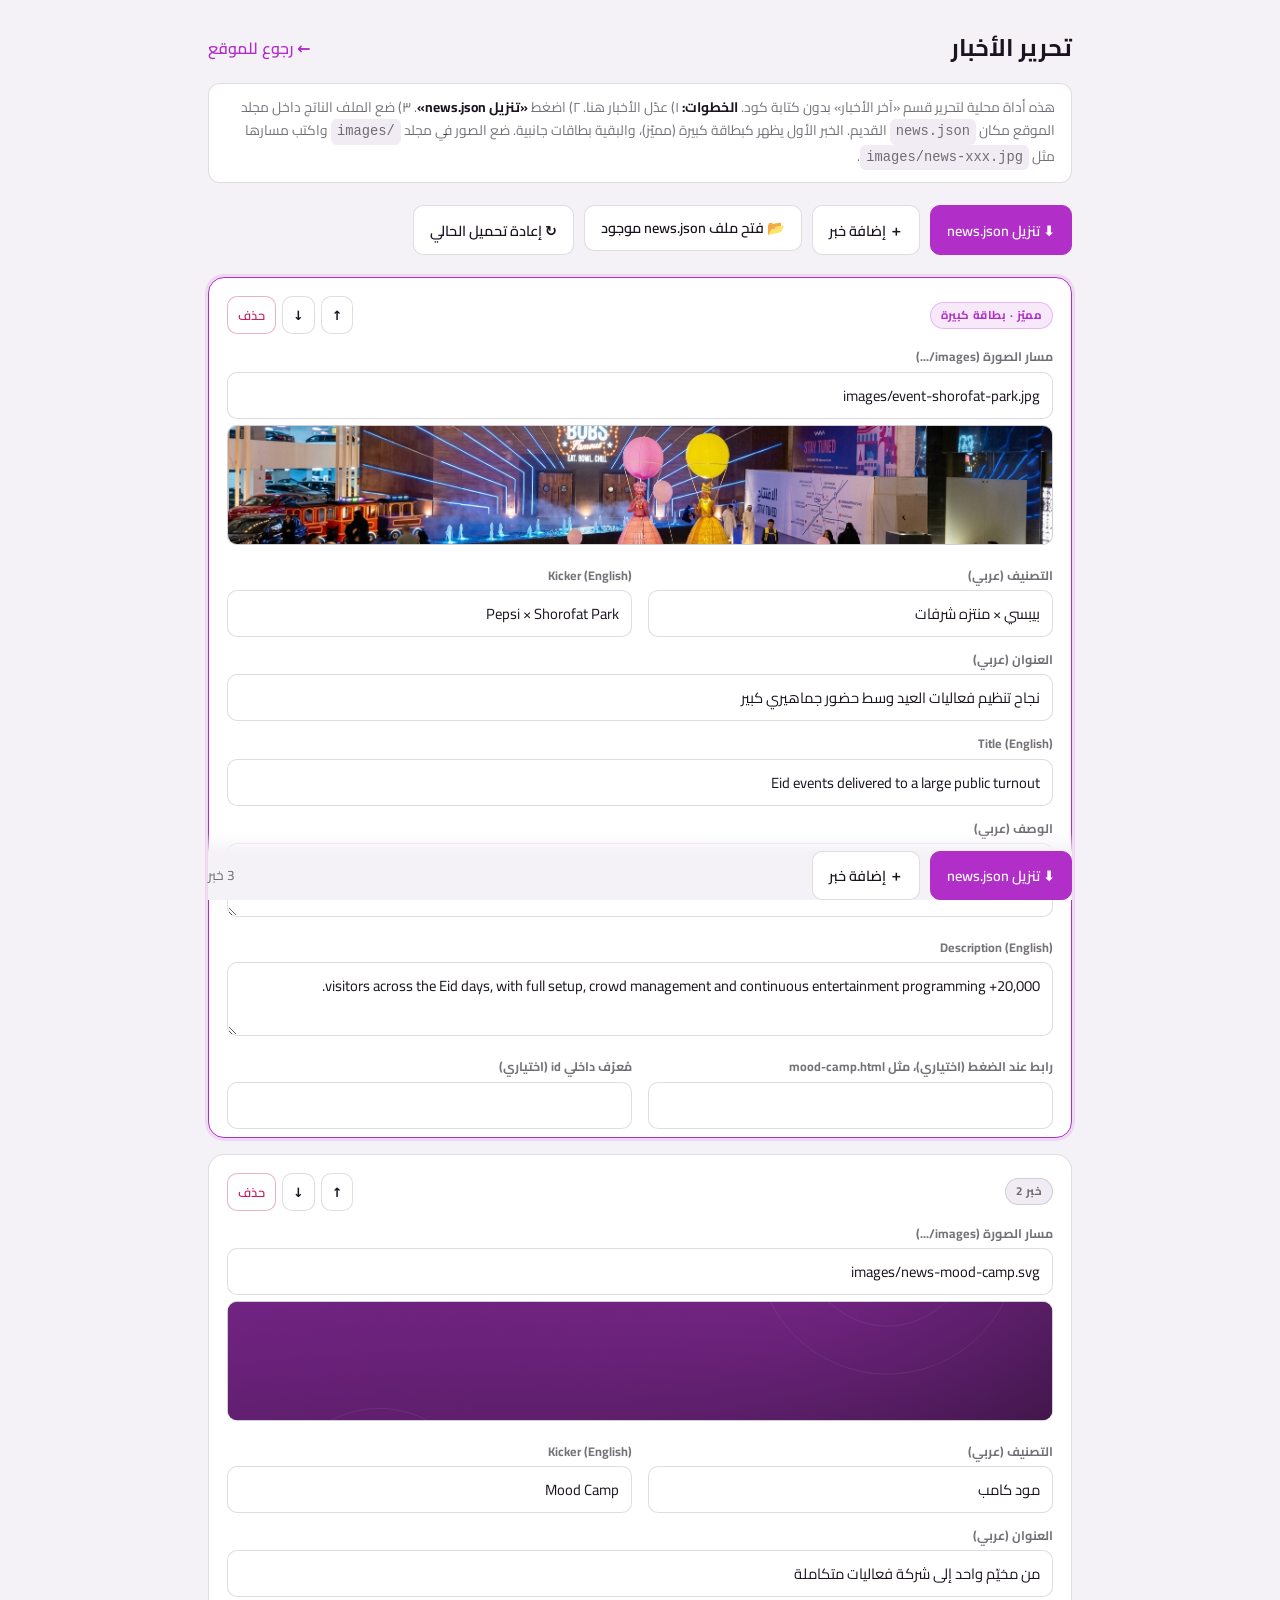
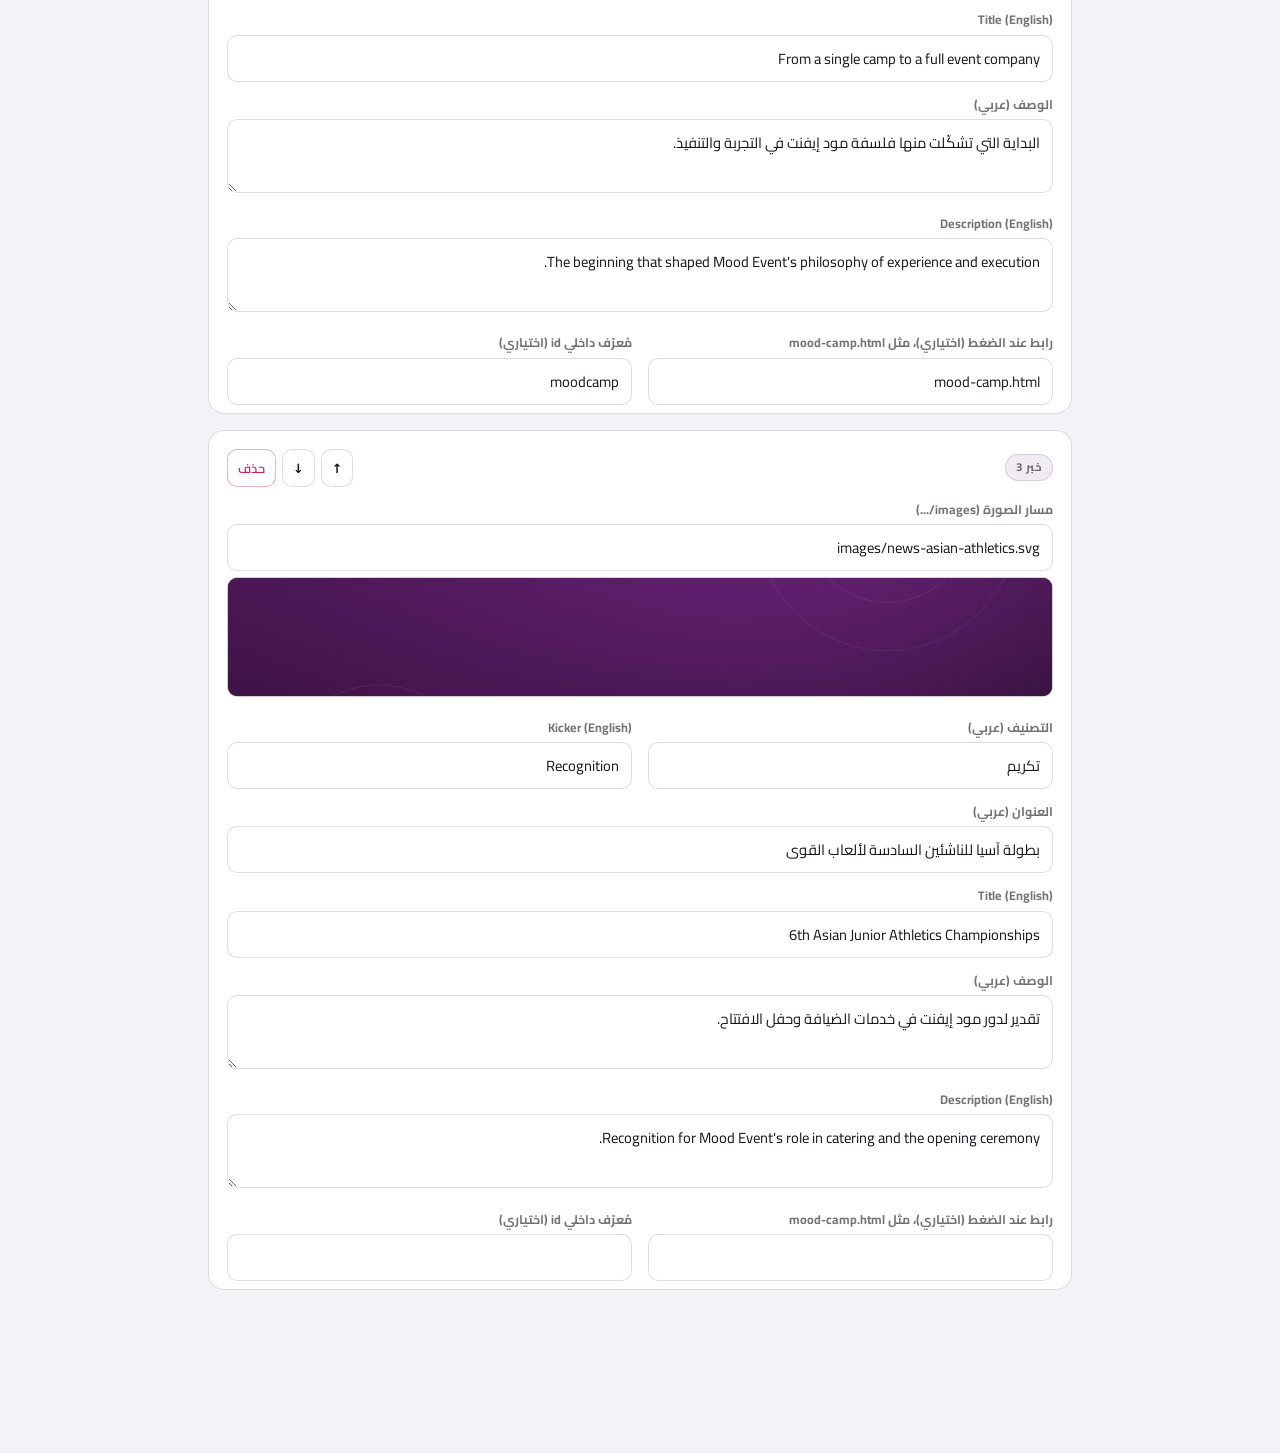
==== admin.html @ b11189f2 "Initial commit: Mood Event bilingual static website Corporate site (Arabic-first/English toggle) wit" ====
<!DOCTYPE html>
<html lang="ar" dir="rtl">
<head>
  <meta charset="UTF-8" />
  <meta name="viewport" content="width=device-width, initial-scale=1" />
  <title>تحرير الأخبار · مود إيفنت</title>
  <link href="https://fonts.googleapis.com/css2?family=Cairo:wght@400;600;700;800&display=swap" rel="stylesheet" />
  <style>
    :root{
      --bg:#F5F2F7; --card:#fff; --line:rgba(30,16,42,.14);
      --ink:#1B1420; --dim:rgba(27,20,32,.6); --magenta:#B22EC9; --plum:#601C6C;
    }
    *{box-sizing:border-box}
    body{margin:0;background:var(--bg);color:var(--ink);font-family:"Cairo",system-ui,"Segoe UI",sans-serif;line-height:1.7}
    .wrap{max-width:900px;margin:0 auto;padding:28px 18px 80px}
    header.top{display:flex;flex-wrap:wrap;gap:14px;align-items:center;justify-content:space-between;margin-bottom:8px}
    h1{font-size:1.5rem;margin:0}
    .note{background:#fff;border:1px solid var(--line);border-radius:12px;padding:12px 16px;font-size:.86rem;color:var(--dim);margin:14px 0 22px}
    .note b{color:var(--ink)}
    .toolbar{display:flex;flex-wrap:wrap;gap:10px;margin-bottom:22px}
    button,.filebtn{
      font-family:inherit;font-size:.9rem;font-weight:600;cursor:pointer;
      border:1px solid var(--line);border-radius:10px;padding:10px 16px;background:#fff;color:var(--ink);
      transition:background .15s,border-color .15s,transform .1s;
    }
    button:hover,.filebtn:hover{background:#faf6fc;border-color:var(--magenta)}
    button.primary{background:var(--magenta);border-color:var(--magenta);color:#fff}
    button.primary:hover{background:var(--plum)}
    button.ghost-danger{color:#c81f5e;border-color:rgba(200,31,94,.35)}
    .filebtn input{display:none}

    .item{
      background:var(--card);border:1px solid var(--line);border-radius:16px;
      padding:18px 18px 8px;margin-bottom:16px;position:relative;
    }
    .item.featured{border-color:var(--magenta);box-shadow:0 0 0 3px rgba(178,46,201,.12)}
    .item-head{display:flex;align-items:center;justify-content:space-between;gap:10px;margin-bottom:12px}
    .badge{font-size:.72rem;font-weight:700;letter-spacing:.04em;text-transform:uppercase;
      color:var(--magenta);background:rgba(178,46,201,.1);border:1px solid rgba(178,46,201,.25);
      border-radius:999px;padding:3px 10px}
    .badge.n{color:var(--dim);background:#f1ecf4;border-color:var(--line)}
    .item-actions{display:flex;gap:6px}
    .item-actions button{padding:6px 10px;font-size:.8rem}

    .grid{display:grid;grid-template-columns:1fr 1fr;gap:12px 16px}
    .full{grid-column:1/-1}
    label{display:block;font-size:.78rem;font-weight:700;color:var(--dim);margin:0 0 4px}
    input[type=text],textarea{
      width:100%;font-family:inherit;font-size:.92rem;color:var(--ink);
      background:#fff;border:1px solid var(--line);border-radius:10px;padding:9px 12px;
    }
    input:focus,textarea:focus{outline:none;border-color:var(--magenta)}
    textarea{min-height:64px;resize:vertical}
    .row2{display:grid;grid-template-columns:1fr 1fr;gap:10px}
    .thumb{width:100%;height:120px;object-fit:cover;border-radius:10px;border:1px solid var(--line);background:#f1ecf4;margin-top:6px}
    .thumb[hidden]{display:none}

    .footer-bar{
      position:sticky;bottom:0;background:linear-gradient(180deg,transparent,var(--bg) 30%);
      padding-top:18px;margin-top:8px;display:flex;flex-wrap:wrap;gap:10px;align-items:center
    }
    .count{font-size:.85rem;color:var(--dim);margin-inline-start:auto}
    code{background:#f1ecf4;border-radius:6px;padding:1px 6px;font-family:ui-monospace,monospace;direction:ltr;display:inline-block}
    @media(max-width:620px){.grid,.row2{grid-template-columns:1fr}}
  </style>
</head>
<body>
<div class="wrap">
  <header class="top">
    <h1>تحرير الأخبار</h1>
    <a href="index.html#news" style="color:var(--magenta);font-weight:600;text-decoration:none">← رجوع للموقع</a>
  </header>

  <div class="note">
    هذه أداة محلية لتحرير قسم «آخر الأخبار» بدون كتابة كود. <b>الخطوات:</b>
    ١) عدّل الأخبار هنا. ٢) اضغط <b>«تنزيل news.json»</b>. ٣) ضع الملف الناتج داخل مجلد الموقع مكان <code>news.json</code> القديم.
    الخبر الأول يظهر كبطاقة كبيرة (مميّز)، والبقية بطاقات جانبية. ضع الصور في مجلد <code>images/</code> واكتب مسارها مثل <code>images/news-xxx.jpg</code>.
  </div>

  <div class="toolbar">
    <button class="primary" id="download">⬇︎ تنزيل news.json</button>
    <button id="add">＋ إضافة خبر</button>
    <label class="filebtn">📂 فتح ملف news.json موجود
      <input type="file" id="loadfile" accept=".json,application/json" />
    </label>
    <button id="reload">↻ إعادة تحميل الحالي</button>
  </div>

  <div id="list"></div>

  <div class="footer-bar">
    <button class="primary" id="download2">⬇︎ تنزيل news.json</button>
    <button id="add2">＋ إضافة خبر</button>
    <span class="count" id="count"></span>
  </div>
</div>

<script>
(function () {
  var list = document.getElementById('list');
  var data = [];

  function blank() {
    return { img: '', kicker: { ar: '', en: '' }, title: { ar: '', en: '' }, text: { ar: '', en: '' }, link: '', id: '' };
  }
  function norm(n) {
    n = n || {};
    var k = n.kicker || {}, t = n.title || {}, x = n.text || {};
    return {
      img: n.img || '',
      kicker: { ar: k.ar || '', en: k.en || '' },
      title: { ar: t.ar || '', en: t.en || '' },
      text: { ar: x.ar || '', en: x.en || '' },
      link: n.link || '',
      id: n.id || ''
    };
  }

  function field(labelText, value, oninput, textarea) {
    var wrap = document.createElement('div');
    var lab = document.createElement('label'); lab.textContent = labelText;
    var inp = document.createElement(textarea ? 'textarea' : 'input');
    if (!textarea) inp.type = 'text';
    inp.value = value || '';
    inp.addEventListener('input', function () { oninput(inp.value); });
    wrap.appendChild(lab); wrap.appendChild(inp);
    return wrap;
  }

  function render() {
    list.innerHTML = '';
    data.forEach(function (n, i) {
      var card = document.createElement('div');
      card.className = 'item' + (i === 0 ? ' featured' : '');

      var head = document.createElement('div');
      head.className = 'item-head';
      head.innerHTML = '<span class="badge' + (i === 0 ? '' : ' n') + '">' + (i === 0 ? 'مميّز · بطاقة كبيرة' : 'خبر ' + (i + 1)) + '</span>';
      var acts = document.createElement('div'); acts.className = 'item-actions';
      var up = document.createElement('button'); up.textContent = '↑'; up.title = 'أعلى';
      up.onclick = function () { if (i > 0) { data.splice(i - 1, 0, data.splice(i, 1)[0]); render(); } };
      var dn = document.createElement('button'); dn.textContent = '↓'; dn.title = 'أسفل';
      dn.onclick = function () { if (i < data.length - 1) { data.splice(i + 1, 0, data.splice(i, 1)[0]); render(); } };
      var del = document.createElement('button'); del.textContent = 'حذف'; del.className = 'ghost-danger';
      del.onclick = function () { data.splice(i, 1); render(); };
      acts.appendChild(up); acts.appendChild(dn); acts.appendChild(del);
      head.appendChild(acts);
      card.appendChild(head);

      var grid = document.createElement('div'); grid.className = 'grid';

      var imgWrap = document.createElement('div'); imgWrap.className = 'full';
      imgWrap.appendChild(field('مسار الصورة (images/...)', n.img, function (v) {
        n.img = v; thumb.src = v; thumb.hidden = !v;
      }));
      var thumb = document.createElement('img'); thumb.className = 'thumb'; thumb.alt = '';
      thumb.src = n.img; thumb.hidden = !n.img;
      thumb.onerror = function () { thumb.hidden = true; };
      thumb.onload = function () { thumb.hidden = false; };
      imgWrap.appendChild(thumb);
      grid.appendChild(imgWrap);

      grid.appendChild(field('التصنيف (عربي)', n.kicker.ar, function (v) { n.kicker.ar = v; }));
      grid.appendChild(field('Kicker (English)', n.kicker.en, function (v) { n.kicker.en = v; }));

      var tAr = field('العنوان (عربي)', n.title.ar, function (v) { n.title.ar = v; }); tAr.className = 'full';
      grid.appendChild(tAr);
      var tEn = field('Title (English)', n.title.en, function (v) { n.title.en = v; }); tEn.className = 'full';
      grid.appendChild(tEn);

      var xAr = field('الوصف (عربي)', n.text.ar, function (v) { n.text.ar = v; }, true); xAr.className = 'full';
      grid.appendChild(xAr);
      var xEn = field('Description (English)', n.text.en, function (v) { n.text.en = v; }, true); xEn.className = 'full';
      grid.appendChild(xEn);

      grid.appendChild(field('رابط عند الضغط (اختياري)، مثل mood-camp.html', n.link, function (v) { n.link = v; }));
      grid.appendChild(field('مُعرّف داخلي id (اختياري)', n.id, function (v) { n.id = v; }));

      card.appendChild(grid);
      list.appendChild(card);
    });
    document.getElementById('count').textContent = data.length + ' خبر';
  }

  function download() {
    var clean = data.map(norm).filter(function (n) { return n.title.ar || n.title.en || n.img; });
    var blob = new Blob([JSON.stringify(clean, null, 2)], { type: 'application/json' });
    var url = URL.createObjectURL(blob);
    var a = document.createElement('a');
    a.href = url; a.download = 'news.json';
    document.body.appendChild(a); a.click(); a.remove();
    setTimeout(function () { URL.revokeObjectURL(url); }, 1000);
  }

  function loadCurrent() {
    fetch('news.json', { cache: 'no-store' })
      .then(function (r) { return r.ok ? r.json() : []; })
      .then(function (arr) { data = (Array.isArray(arr) ? arr : []).map(norm); if (!data.length) data = [blank()]; render(); })
      .catch(function () { if (!data.length) { data = [blank()]; render(); } });
  }

  document.getElementById('add').onclick =
  document.getElementById('add2').onclick = function () { data.push(blank()); render(); window.scrollTo(0, document.body.scrollHeight); };
  document.getElementById('download').onclick =
  document.getElementById('download2').onclick = download;
  document.getElementById('reload').onclick = loadCurrent;
  document.getElementById('loadfile').onchange = function (e) {
    var f = e.target.files[0]; if (!f) return;
    var fr = new FileReader();
    fr.onload = function () {
      try {
        var arr = JSON.parse(fr.result);
        data = (Array.isArray(arr) ? arr : []).map(norm);
        if (!data.length) data = [blank()];
        render();
      } catch (err) { alert('الملف غير صالح: ' + err.message); }
    };
    fr.readAsText(f, 'utf-8');
  };

  loadCurrent();
})();
</script>
</body>
</html>
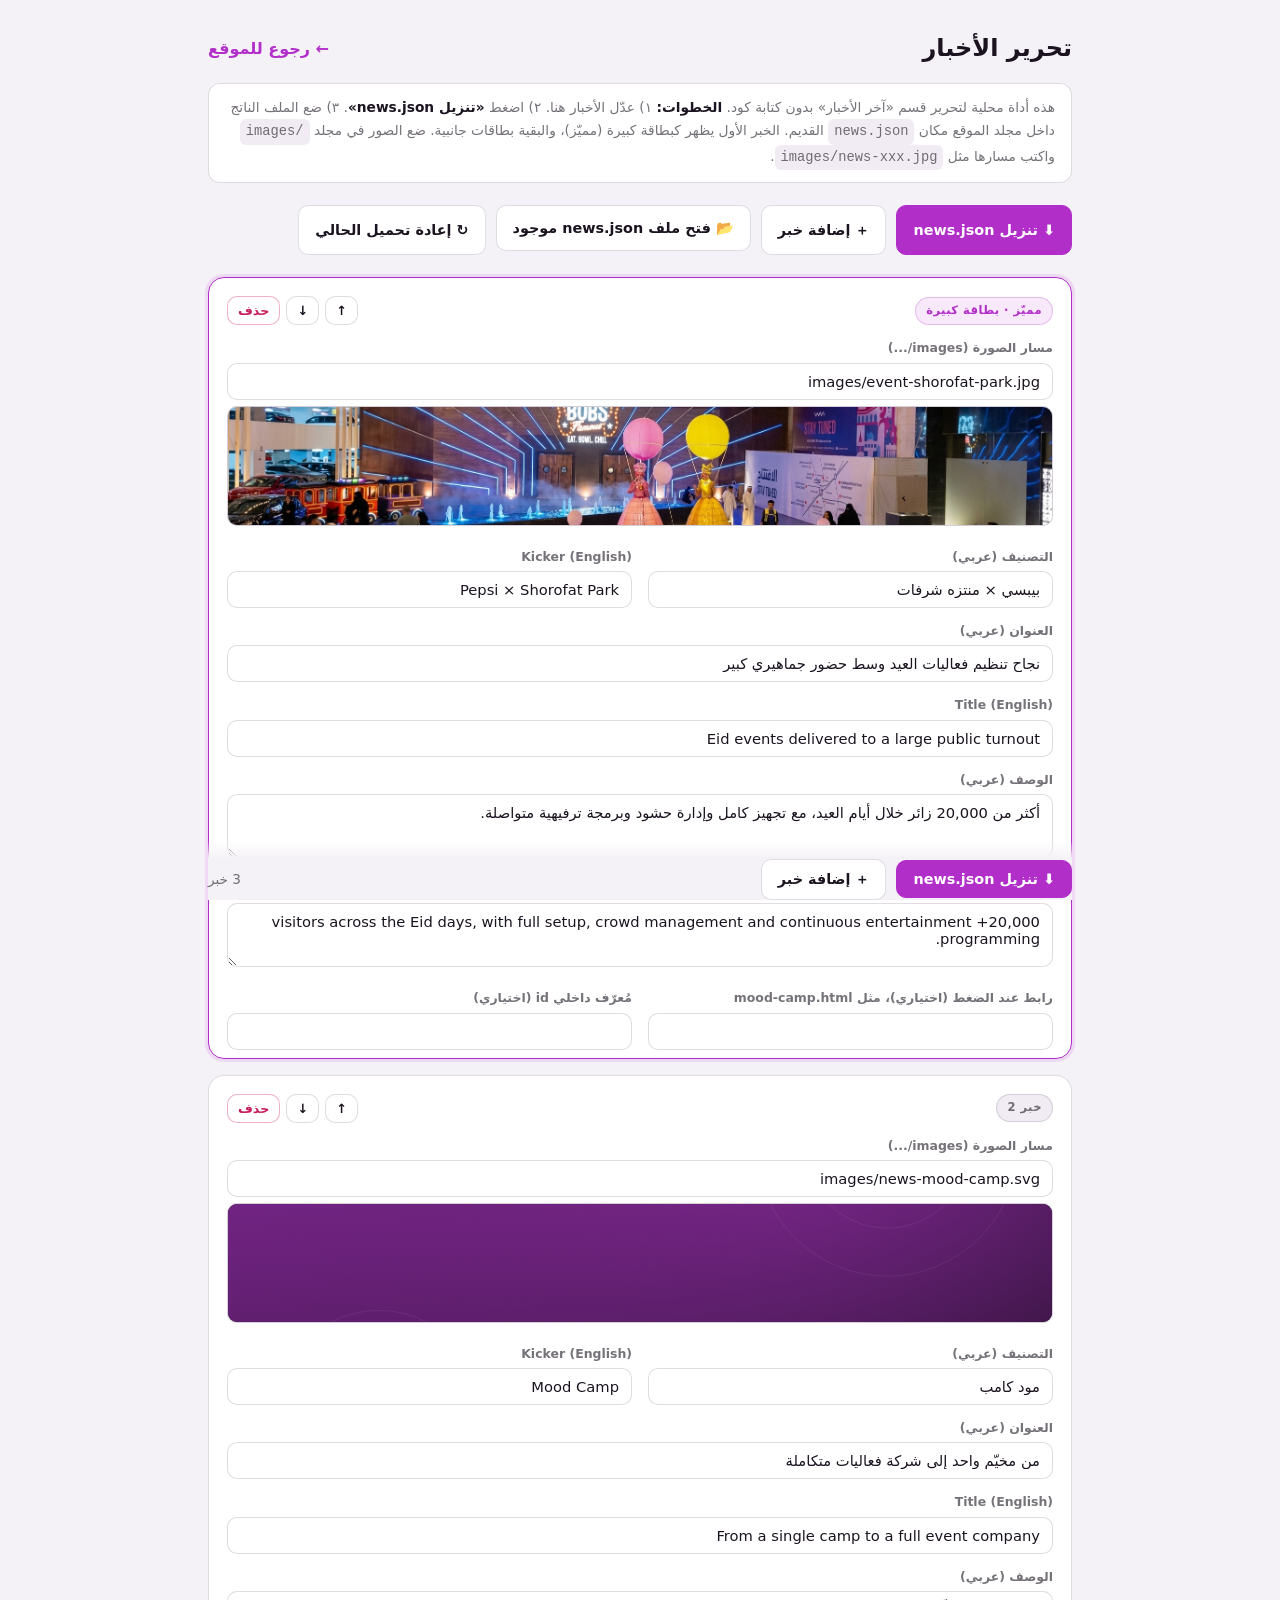
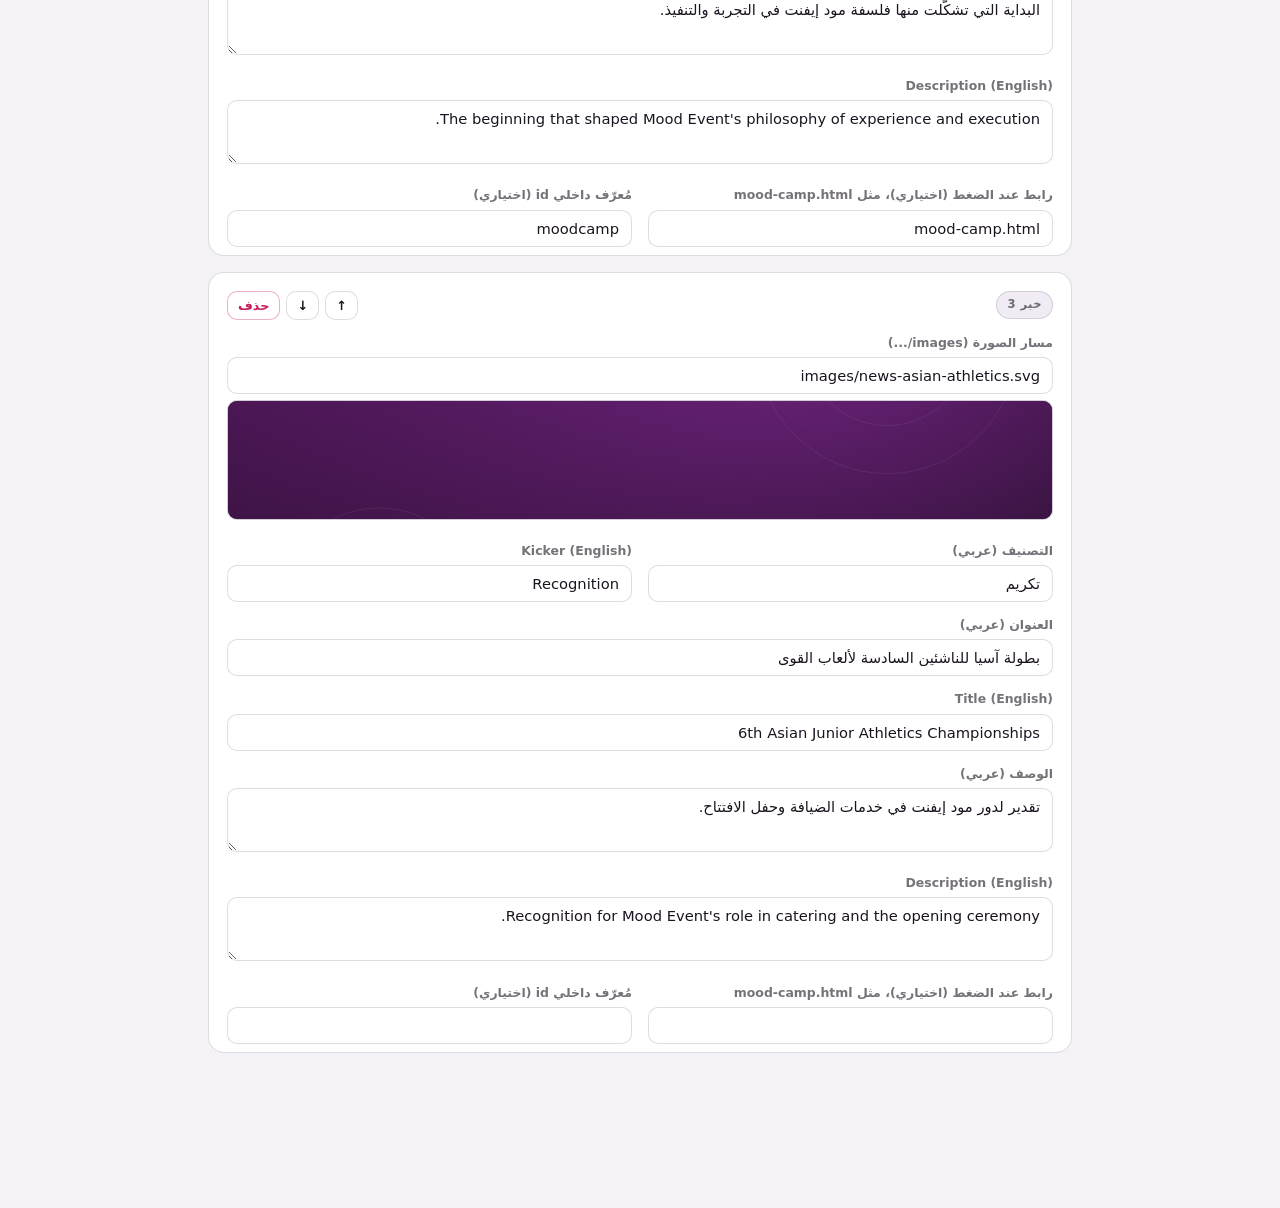
==== commit 4bf0b34b: "Add booths.html sales page, real client photos, and project README - Add booths.html: a standalone E" ====
--- a/admin.html
+++ b/admin.html
@@ -3,6 +3,7 @@
 <head>
   <meta charset="UTF-8" />
   <meta name="viewport" content="width=device-width, initial-scale=1" />
+  <meta http-equiv="Content-Security-Policy" content="default-src 'self'; script-src 'self' 'unsafe-inline'; style-src 'self' 'unsafe-inline' https://fonts.googleapis.com; font-src 'self' https://fonts.gstatic.com; img-src 'self' data:; connect-src 'self'; frame-src 'none'; object-src 'none'; base-uri 'self'; form-action 'self';" />
   <title>تحرير الأخبار · مود إيفنت</title>
   <link href="https://fonts.googleapis.com/css2?family=Cairo:wght@400;600;700;800&display=swap" rel="stylesheet" />
   <style>
